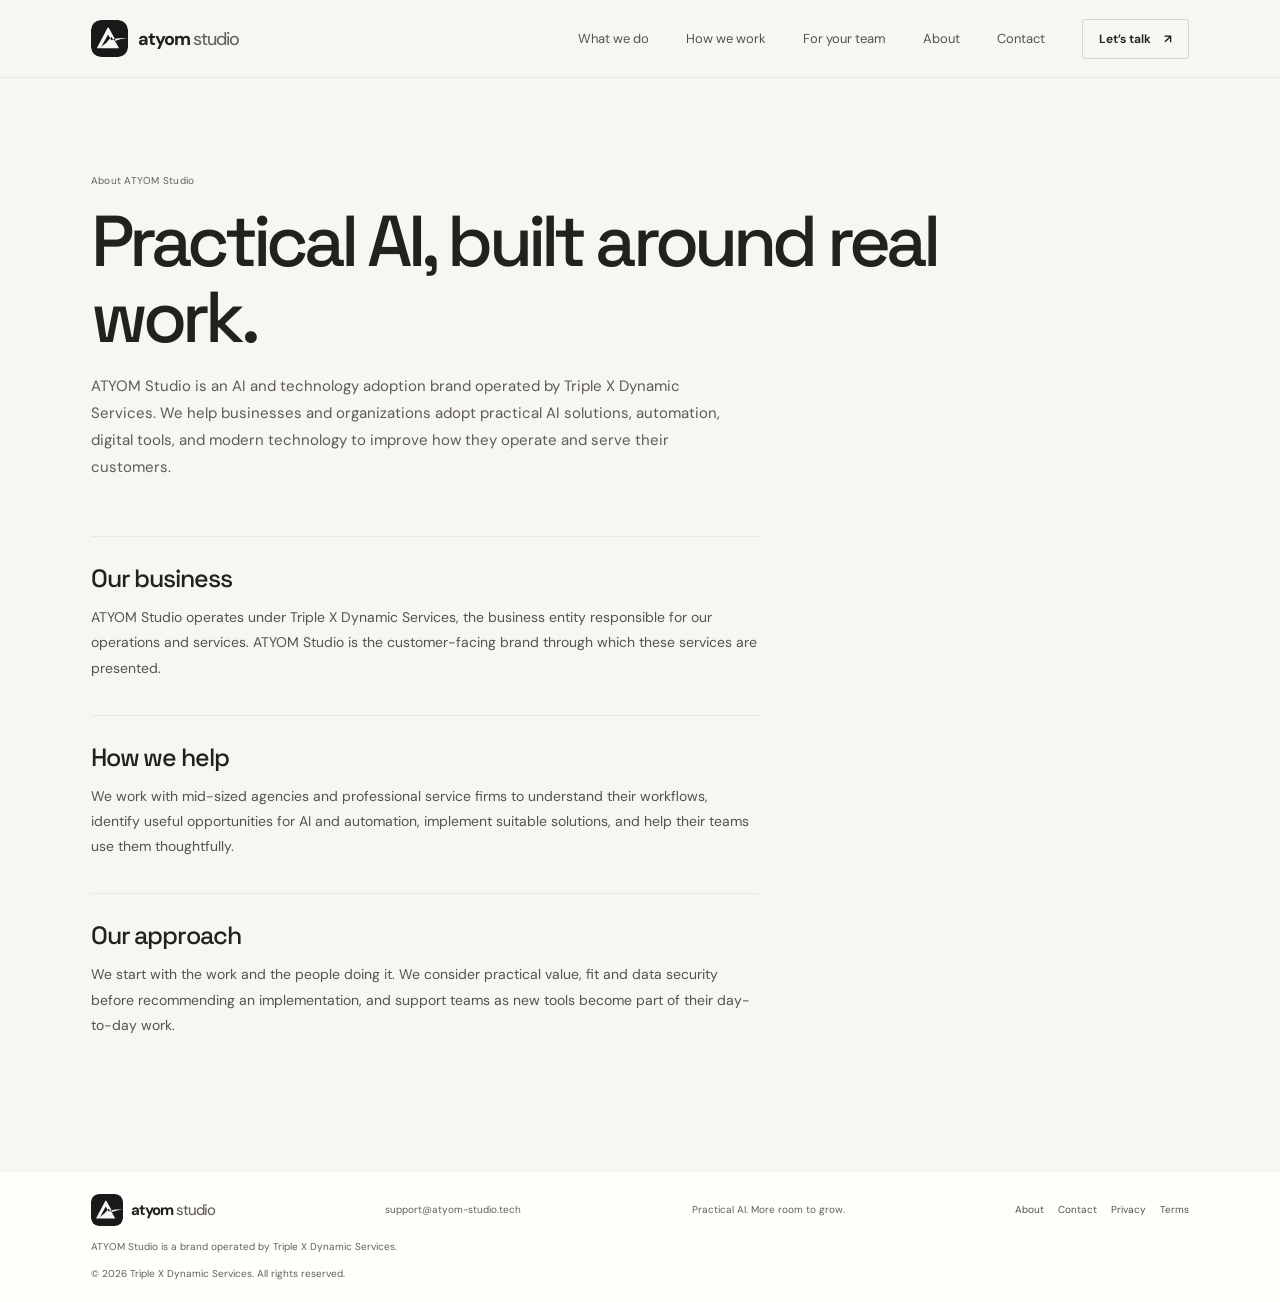
==== about.html @ d7d14a06 "Fix asset paths for GitHub Pages subpath (use relative paths)" ====
<!doctype html>
<html lang="en">
<head>
  <meta charset="UTF-8">
  <meta name="viewport" content="width=device-width, initial-scale=1">
  <meta name="theme-color" content="#f7f6f2">
  <meta name="description" content="Learn about ATYOM Studio, an AI and technology adoption brand operated by Triple X Dynamic Services.">
  <title>About ATYOM Studio — Practical AI implementation</title>
  <link rel="icon" type="image/svg+xml" href="/logo.svg">
  <link rel="preconnect" href="https://fonts.googleapis.com"><link rel="preconnect" href="https://fonts.gstatic.com" crossorigin>
  <link href="https://fonts.googleapis.com/css2?family=DM+Sans:wght@400;450;500;550;600;650;700;750;800&family=Space+Grotesk:wght@400;500;600;700&display=swap" rel="stylesheet">
  <link rel="stylesheet" href="/styles.css">
</head>
<body>
  <header class="topbar" id="top"><a class="brand" href="/" aria-label="ATYOM Studio home"><img src="/logo.svg" alt="" width="37" height="37"><span>atyom <span class="brand-light">studio</span></span></a><button class="menu-toggle" type="button" aria-label="Open navigation" aria-expanded="false" aria-controls="navigation"><span></span><span></span></button><nav class="navigation" id="navigation" aria-label="Main navigation"><a href="/#what-we-do">What we do</a><a href="/#how-we-work">How we work</a><a href="/#for-your-team">For your team</a><a href="/about.html" aria-current="page">About</a><a href="/contact.html">Contact</a><a class="nav-cta" href="mailto:support@atyom-studio.tech?subject=Let%E2%80%99s%20talk%20about%20AI%20for%20my%20business">Let’s talk <span aria-hidden="true">↗</span></a></nav></header>
  <main class="page-main"><div class="page-intro"><span class="section-kicker">About ATYOM Studio</span><h1>Practical AI, built around real work.</h1><p>ATYOM Studio is an AI and technology adoption brand operated by Triple X Dynamic Services. We help businesses and organizations adopt practical AI solutions, automation, digital tools, and modern technology to improve how they operate and serve their customers.</p></div><div class="page-content"><section><h2>Our business</h2><p>ATYOM Studio operates under Triple X Dynamic Services, the business entity responsible for our operations and services. ATYOM Studio is the customer-facing brand through which these services are presented.</p></section><section><h2>How we help</h2><p>We work with mid-sized agencies and professional service firms to understand their workflows, identify useful opportunities for AI and automation, implement suitable solutions, and help their teams use them thoughtfully.</p></section><section><h2>Our approach</h2><p>We start with the work and the people doing it. We consider practical value, fit and data security before recommending an implementation, and support teams as new tools become part of their day-to-day work.</p></section></div></main>
  <footer class="footer"><a class="brand footer-brand" href="/"><img src="/logo.svg" alt="" width="32" height="32"><span>atyom <span class="brand-light">studio</span></span></a><a class="footer-contact" href="mailto:support@atyom-studio.tech">support@atyom-studio.tech</a><span class="footer-note">Practical AI. More room to grow.</span><nav class="footer-links" aria-label="Legal and company information"><a href="/about.html">About</a><a href="/contact.html">Contact</a><a href="/privacy.html">Privacy</a><a href="/terms.html">Terms</a></nav><span class="footer-legal">ATYOM Studio is a brand operated by Triple X Dynamic Services.</span><span class="footer-copy">© <span id="year">2026</span> Triple X Dynamic Services. All rights reserved.</span></footer><script src="/script.js" defer></script>
</body>
</html>
---- styles.css ----
:root {
  color-scheme: light;
  --paper: #f7f6f2;
  --white: #fffefa;
  --ink: #21211e;
  --line: #e9e7df;
  --orange: #fc571b;
  --sans: "DM Sans", -apple-system, BlinkMacSystemFont, "Segoe UI", sans-serif;
  --display: "Space Grotesk", "DM Sans", -apple-system, BlinkMacSystemFont, "Segoe UI", sans-serif;
  --gutter: clamp(25px, 7.1vw, 108px);
  font-family: var(--sans);
  color: var(--ink);
  background: var(--paper);
  font-synthesis: none;
  text-rendering: optimizeLegibility;
  -webkit-font-smoothing: antialiased;
  -moz-osx-font-smoothing: grayscale;
  scroll-behavior: smooth;
}
* { box-sizing: border-box; }
body { margin: 0; min-width: 320px; }
a { color: inherit; text-decoration: none; }
a:focus-visible, button:focus-visible { outline: 3px solid var(--orange); outline-offset: 5px; }
.topbar { height: 78px; padding: 0 var(--gutter); display: flex; align-items: center; justify-content: space-between; border-bottom: 1px solid rgba(33,33,30,.075); position: relative; z-index: 3; }
.brand { display: inline-flex; align-items: center; gap: 10px; font-size: 18px; font-weight: 750; letter-spacing: -1px; }
.brand img { border-radius: 10px; }
.brand-light { font-weight: 450; color: #626057; }
.navigation { display: flex; align-items: center; gap: 37px; }
.navigation > a:not(.nav-cta) { font-size: 13px; color: #54534e; transition: color .2s; }
.navigation > a:not(.nav-cta):hover, .text-link:hover, .arrow-link:hover { color: var(--orange); }
.nav-cta { padding: 11px 16px; border: 1px solid #d6d4cc; border-radius: 3px; font-size: 12px; font-weight: 650; transition: background .2s, color .2s, border-color .2s; }
.nav-cta:hover { background: var(--ink); color: white; border-color: var(--ink); }
.nav-cta span { margin-left: 10px; }
.menu-toggle { display: none; }
.hero { min-height: 567px; display: grid; grid-template-columns: 1.08fr .92fr; align-items: center; gap: 4%; padding: 65px var(--gutter) 31px; position: relative; }
.hero-copy { padding: 7px 0 26px; max-width: 560px; }
.availability { display: inline-flex; align-items: center; gap: 9px; margin-bottom: 28px; padding: 8px 11px; background: #edede7; color: #55554f; border-radius: 3px; font-size: 11px; font-weight: 550; }
.availability-dot { width: 7px; height: 7px; background: #598756; border-radius: 50%; box-shadow: 0 0 0 3px #dce6d7; }
.hero h1 { font-family: var(--display); font-size: clamp(53px, 6.7vw, 88px); font-weight: 600; letter-spacing: -.087em; line-height: .99; margin: 0 0 25px; }
.headline-mark { position: relative; z-index: 0; }
.headline-mark:after { content: ""; height: 12px; position: absolute; bottom: 3px; left: 1px; right: -4px; background: var(--orange); z-index: -1; opacity: .9; }
.period { color: var(--orange); }
.hero-description { max-width: 400px; color: #5d5b54; font-size: 15px; line-height: 1.78; margin: 0; }
.hero-actions { display: flex; align-items: center; flex-wrap: wrap; gap: 21px; margin-top: 28px; }
.button { display: inline-flex; align-items: center; justify-content: center; gap: 20px; padding: 15px 19px; border-radius: 3px; font-size: 12px; font-weight: 600; transition: transform .2s ease, background .2s ease; }
.button:hover { transform: translateY(-2px); }
.button-dark { background: var(--ink); color: white; }
.button-dark:hover { background: var(--orange); }
.button > span { font-size: 15px; }
.text-link { font-size: 12px; font-weight: 600; transition: color .2s; }
.text-link span { margin-left: 6px; }
.hero-proof { display: flex; align-items: center; gap: 11px; margin-top: 36px; }
.proof-icon { width: 25px; height: 25px; border: 1px solid #dedbd2; border-radius: 50%; display: grid; place-items: center; flex-shrink: 0; }
.proof-icon svg { width: 14px; }
.hero-proof p { font-size: 11px; line-height: 1.65; font-weight: 600; margin: 0; }
.hero-proof p span { font-weight: 400; color: #626057; }
.hero-art { position: relative; padding: 26px 19px 15px; background: #f0efe9; border-radius: 4px; max-width: 590px; width: 100%; justify-self: end; overflow: hidden; }
.art-topline { position: absolute; z-index: 1; top: 18px; left: 23px; right: 22px; display: flex; justify-content: space-between; align-items: center; font-size: 8px; letter-spacing: 1.5px; color: #626057; font-weight: 600; }
.art-spark { color: var(--orange); font-size: 21px; }
.workflow { width: 100%; display: block; margin-top: 14px; overflow: visible; }
.node-title { font: 600 10px var(--sans); fill: #292924; }
.node-note { font: 400 8px var(--sans); fill: #626057; }
.fit-label { font: 600 9px var(--sans); letter-spacing: .7px; fill: #e25422; }
.fit-note { font: 400 8px var(--sans); fill: #626057; }
.footnote { font: 550 8px var(--sans); letter-spacing: .7px; fill: #626057; }
.route-line { animation: flow 2.8s linear infinite; }
@keyframes flow { to { stroke-dashoffset: -48; } }
.scroll-cue { grid-column: 1 / -1; display: flex; align-items: center; gap: 11px; margin-top: 5px; color: #626057; font-size: 10px; }
.scroll-cue-line { width: 24px; height: 1px; background: var(--orange); }
.section-kicker { font-size: 10px; color: #626057; letter-spacing: .025em; }
.proof-standard { display: flex; align-items: center; justify-content: space-between; gap: 32px; padding: 33px var(--gutter); background: var(--white); border-top: 1px solid var(--line); }
.proof-message > p { margin: 8px 0 0; font-family: var(--display); font-size: clamp(20px, 2.55vw, 31px); font-weight: 500; letter-spacing: -.05em; line-height: 1.25; }
.proof-points { display: flex; flex-wrap: wrap; justify-content: flex-end; gap: 8px; }
.proof-points span, .toolkit-tags span { padding: 9px 12px; border: 1px solid #d6d4cc; border-radius: 3px; color: #55534d; font-size: 10px; font-weight: 550; white-space: nowrap; }
.intro-section { display: grid; grid-template-columns: 1fr .67fr; gap: 8%; align-items: end; padding: 99px var(--gutter) 106px; background: var(--white); }
.intro-lead h2, .services-heading h2, .method-heading h2, .closing-cta h2 { font-family: var(--display); font-weight: 500; letter-spacing: -.067em; }
.intro-lead h2 { font-size: clamp(37px, 5vw, 63px); line-height: 1.12; max-width: 600px; margin: 17px 0 0; }
.intro-lead h2 span { color: #88867e; }
.intro-body { padding: 0 0 5px; }
.intro-body > p { color: #5d5b54; font-size: 14px; line-height: 1.86; margin: 0 0 18px; max-width: 375px; }
.arrow-link { font-size: 11px; font-weight: 650; transition: color .2s; }
.arrow-link span { margin-left: 9px; color: var(--orange); }
.services { padding: 88px var(--gutter) 98px; }
.services-heading { display: flex; align-items: end; justify-content: space-between; padding-bottom: 28px; border-bottom: 1px solid var(--line); }
.services-heading h2 { font-size: clamp(39px, 5.1vw, 64px); margin: 14px 0 0; }
.services-heading > p { max-width: 235px; margin: 0 0 7px; color: #626057; font-size: 12px; line-height: 1.7; }
.service-grid { display: grid; grid-template-columns: repeat(4, 1fr); }
.service-item { position: relative; padding: 26px 21px 15px 0; border-bottom: 1px solid var(--line); min-height: 213px; }
.service-item + .service-item { padding-left: 21px; border-left: 1px solid var(--line); }
.service-index { display: inline-flex; width: 23px; height: 23px; align-items: center; justify-content: center; background: #f0eee7; color: #626057; border-radius: 50%; font-size: 9px; font-weight: 650; }
.service-item h3 { font-family: var(--display); font-size: 17px; font-weight: 550; line-height: 1.3; letter-spacing: -.045em; margin: 20px 0 9px; max-width: 190px; min-height: 44px; }
.service-item p { max-width: 240px; margin: 0 0 26px; font-size: 11px; color: #626057; line-height: 1.76; }
.service-link { position: absolute; bottom: 13px; right: 14px; color: #be4015; font-size: 15px; transition: transform .2s; }
.service-link:hover { transform: translate(2px, -2px); }
.toolkit { display: flex; align-items: center; flex-wrap: wrap; gap: 14px 24px; margin-top: 22px; padding-top: 0; border-top: 0; }
.toolkit-label { color: #626057; font-size: 10px; font-weight: 650; }
.toolkit-tags { display: flex; flex-wrap: wrap; gap: 8px; }
.toolkit-tags span { background: var(--white); }
.method { display: grid; grid-template-columns: .82fr 1fr; gap: 10%; padding: 95px var(--gutter) 102px; background: #eeede7; }
.method-heading h2 { font-size: clamp(37px, 4.6vw, 58px); line-height: 1.12; margin: 20px 0 15px; }
.method-heading h2 span { color: #89877f; }
.method-heading > p { max-width: 315px; color: #626057; font-size: 13px; line-height: 1.8; }
.method-list { padding-top: 3px; }
.method-step { display: grid; grid-template-columns: 37px 1fr auto; align-items: start; gap: 13px; padding: 20px 0; border-bottom: 1px solid #dcdbd3; }
.method-step:first-child { border-top: 1px solid #dcdbd3; }
.step-symbol { width: 31px; height: 31px; display: grid; place-items: center; border-radius: 50%; color: #df511e; background: #f8f6ef; }
.step-symbol svg { width: 18px; height: 18px; }
.method-step h3 { font-family: var(--display); font-size: 14px; font-weight: 550; letter-spacing: -.025em; margin: 2px 0 6px; }
.method-step p { max-width: 290px; margin: 0; color: #626057; font-size: 11px; line-height: 1.75; }
.method-tail { padding-top: 7px; color: #626057; font-size: 9px; }
.closing-cta { display: grid; grid-template-columns: 56px 1fr auto; align-items: center; gap: 20px; padding: 44px var(--gutter); background: var(--ink); color: #fff; }
.cta-graphic { width: 53px; height: 53px; display: grid; place-items: center; border: 1px solid rgba(255,255,255,.36); border-radius: 4px; }
.cta-graphic img { width: 34px; height: 34px; border-radius: 9px; }
.closing-cta .section-kicker { color: #fff; }
.closing-cta h2 { font-size: clamp(27px, 3.2vw, 38px); margin: 5px 0 4px; line-height: 1.2; }
.closing-cta p { margin: 0; color: #e9e8e2; font-size: 11px; line-height: 1.6; }
.button-light { background: var(--white); color: var(--ink); }
.button-light:hover { background: var(--ink); color: white; }
.footer { display: flex; align-items: center; flex-wrap: wrap; justify-content: space-between; gap: 14px 20px; padding: 22px var(--gutter); background: var(--white); }
.footer-brand { font-size: 15px; gap: 8px; }
.footer-brand img { border-radius: 8px; }
.footer-contact { color: #626057; font-size: 10px; transition: color .2s; }
.footer-contact:hover { color: #be4015; }
.footer-note, .footer-copy { font-size: 10px; color: #626057; }
.footer-copy { text-align: right; }
.footer-links { display: flex; flex-wrap: wrap; gap: 14px; font-size: 10px; color: #54534e; }
.footer-links a:hover { color: #be4015; }
.footer-legal { flex-basis: 100%; font-size: 10px; color: #626057; }
.page-main { min-height: 62vh; }
.page-intro { padding: 90px var(--gutter) 45px; max-width: 1040px; }
.page-intro h1 { max-width: 850px; margin: 15px 0 18px; font: 500 clamp(42px, 6vw, 72px)/1.05 var(--display); letter-spacing: -.067em; }
.page-intro > p { max-width: 650px; margin: 0; color: #5d5b54; font-size: 15px; line-height: 1.8; }
.page-content { max-width: 850px; padding: 10px var(--gutter) 100px; }
.page-content section { padding: 26px 0; border-top: 1px solid var(--line); }
.page-content h2 { margin: 0 0 12px; font: 500 25px/1.2 var(--display); letter-spacing: -.045em; }
.page-content p, .page-content li { color: #55534d; font-size: 14px; line-height: 1.8; }
.page-content p { margin: 8px 0; }
.page-content ul { padding-left: 21px; }
.page-content a { text-decoration: underline; text-underline-offset: 3px; }
.contact-card { display: grid; gap: 14px; padding: 23px; background: #eeede7; border-radius: 4px; }
.contact-card p { margin: 0; }
.contact-card strong { color: var(--ink); }
.menu-toggle { align-items: center; justify-content: center; gap: 5px; width: 38px; height: 38px; border: 1px solid var(--line); border-radius: 3px; background: none; }
.menu-toggle span { display: block; width: 16px; height: 1.5px; background: var(--ink); }
@media (min-width: 1500px) {
  .hero { min-height: 640px; }
  .hero-art { max-width: 660px; }
  .services, .method, .intro-section { padding-left: max(var(--gutter), calc((100vw - 1320px)/2)); padding-right: max(var(--gutter), calc((100vw - 1320px)/2)); }
}
@media (max-width: 860px) {
  .proof-standard { align-items: flex-start; flex-direction: column; gap: 18px; }
  .proof-points { justify-content: flex-start; }
}
@media (max-width: 950px) {
  :root { --gutter: 5vw; }
  .hero { gap: 3%; grid-template-columns: 1.08fr .92fr; }
  .hero h1 { font-size: clamp(49px, 6.7vw, 74px); }
  .hero-art { padding-left: 10px; padding-right: 10px; }
  .workflow { margin-top: 22px; }
  .service-item { padding-right: 12px; }
  .service-item + .service-item { padding-left: 14px; }
  .method { gap: 6%; }
  .navigation { gap: 23px; }
}
@media (max-width: 700px) {
  .topbar { height: 68px; }
  .menu-toggle { display: flex; flex-direction: column; }
  .navigation { position: absolute; top: 67px; left: 0; right: 0; padding: 14px var(--gutter) 20px; background: var(--paper); border-bottom: 1px solid var(--line); display: flex; flex-direction: column; align-items: stretch; gap: 0; visibility: hidden; opacity: 0; transform: translateY(-7px); transition: opacity .18s, transform .18s, visibility .18s; }
  .navigation.is-open { visibility: visible; opacity: 1; transform: translateY(0); }
  .navigation > a:not(.nav-cta) { padding: 13px 0; border-bottom: 1px solid var(--line); font-size: 14px; }
  .nav-cta { margin-top: 13px; text-align: center; }
  .hero { grid-template-columns: 1fr; gap: 19px; padding-top: 46px; padding-bottom: 23px; }
  .hero-copy { padding-bottom: 0; }
  .availability { margin-bottom: 23px; }
  .hero h1 { font-size: clamp(58px, 13vw, 84px); margin-bottom: 20px; }
  .hero-description { font-size: 14px; max-width: 430px; }
  .hero-actions { gap: 16px; margin-top: 22px; }
  .hero-proof { margin-top: 25px; }
  .hero-art { justify-self: stretch; max-width: none; padding: 23px 14px 9px; }
  .workflow { margin-top: 18px; max-height: 340px; }
  .art-topline { top: 12px; left: 16px; right: 15px; }
  .scroll-cue { margin: 6px 0 0; }
  .intro-section { grid-template-columns: 1fr; gap: 22px; padding-top: 66px; padding-bottom: 67px; }
  .intro-lead h2 { max-width: 530px; font-size: clamp(38px, 9vw, 57px); }
  .intro-body > p { max-width: 500px; }
  .services { padding-top: 66px; padding-bottom: 69px; }
  .services-heading { align-items: start; flex-direction: column; gap: 10px; padding-bottom: 19px; }
  .services-heading h2 { font-size: clamp(41px, 10vw, 57px); }
  .services-heading > p { max-width: 300px; }
  .service-grid { grid-template-columns: repeat(2, 1fr); }
  .service-item { min-height: 203px; padding: 20px 15px 14px 0; }
  .service-item + .service-item { padding-left: 14px; }
  .service-item:nth-child(3) { padding-left: 0; border-left: 0; }
  .service-item:nth-child(3), .service-item:nth-child(4) { border-bottom: 0; }
  .service-item h3 { font-size: 16px; margin-top: 15px; }
  .service-item p { font-size: 10.5px; }
  .method { grid-template-columns: 1fr; gap: 22px; padding-top: 68px; padding-bottom: 69px; }
  .method-heading h2 { font-size: clamp(41px, 9.5vw, 58px); margin-top: 14px; }
  .method-heading > p { max-width: 410px; }
  .closing-cta { grid-template-columns: 44px 1fr; gap: 12px; padding-top: 30px; padding-bottom: 30px; }
  .cta-graphic { width: 42px; height: 42px; }
  .cta-graphic img { width: 29px; height: 29px; }
  .closing-cta h2 { font-size: 27px; }
  .closing-cta p { font-size: 10px; }
  .button-light { grid-column: 2; justify-self: start; margin-top: 6px; }
  .footer { align-items: flex-start; }
  .footer-contact { order: 2; width: 100%; }
  .footer-note { order: 3; width: 100%; margin-top: -9px; }
  .footer-copy { margin-left: auto; }
  .footer-links { order: 4; width: 100%; }
  .footer-legal { order: 5; }
}
@media (max-width: 380px) {
  :root { --gutter: 20px; }
  .hero h1 { font-size: 55px; }
  .hero-actions { align-items: flex-start; flex-direction: column; }
  .workflow { min-height: 210px; }
  .service-item h3 { font-size: 15px; }
  .method-step { grid-template-columns: 30px 1fr auto; gap: 9px; }
  .method-tail { font-size: 8px; }
}
@media (prefers-reduced-motion: reduce) {
  *, *::before, *::after { scroll-behavior: auto !important; animation-duration: .01ms !important; animation-iteration-count: 1 !important; transition-duration: .01ms !important; }
}
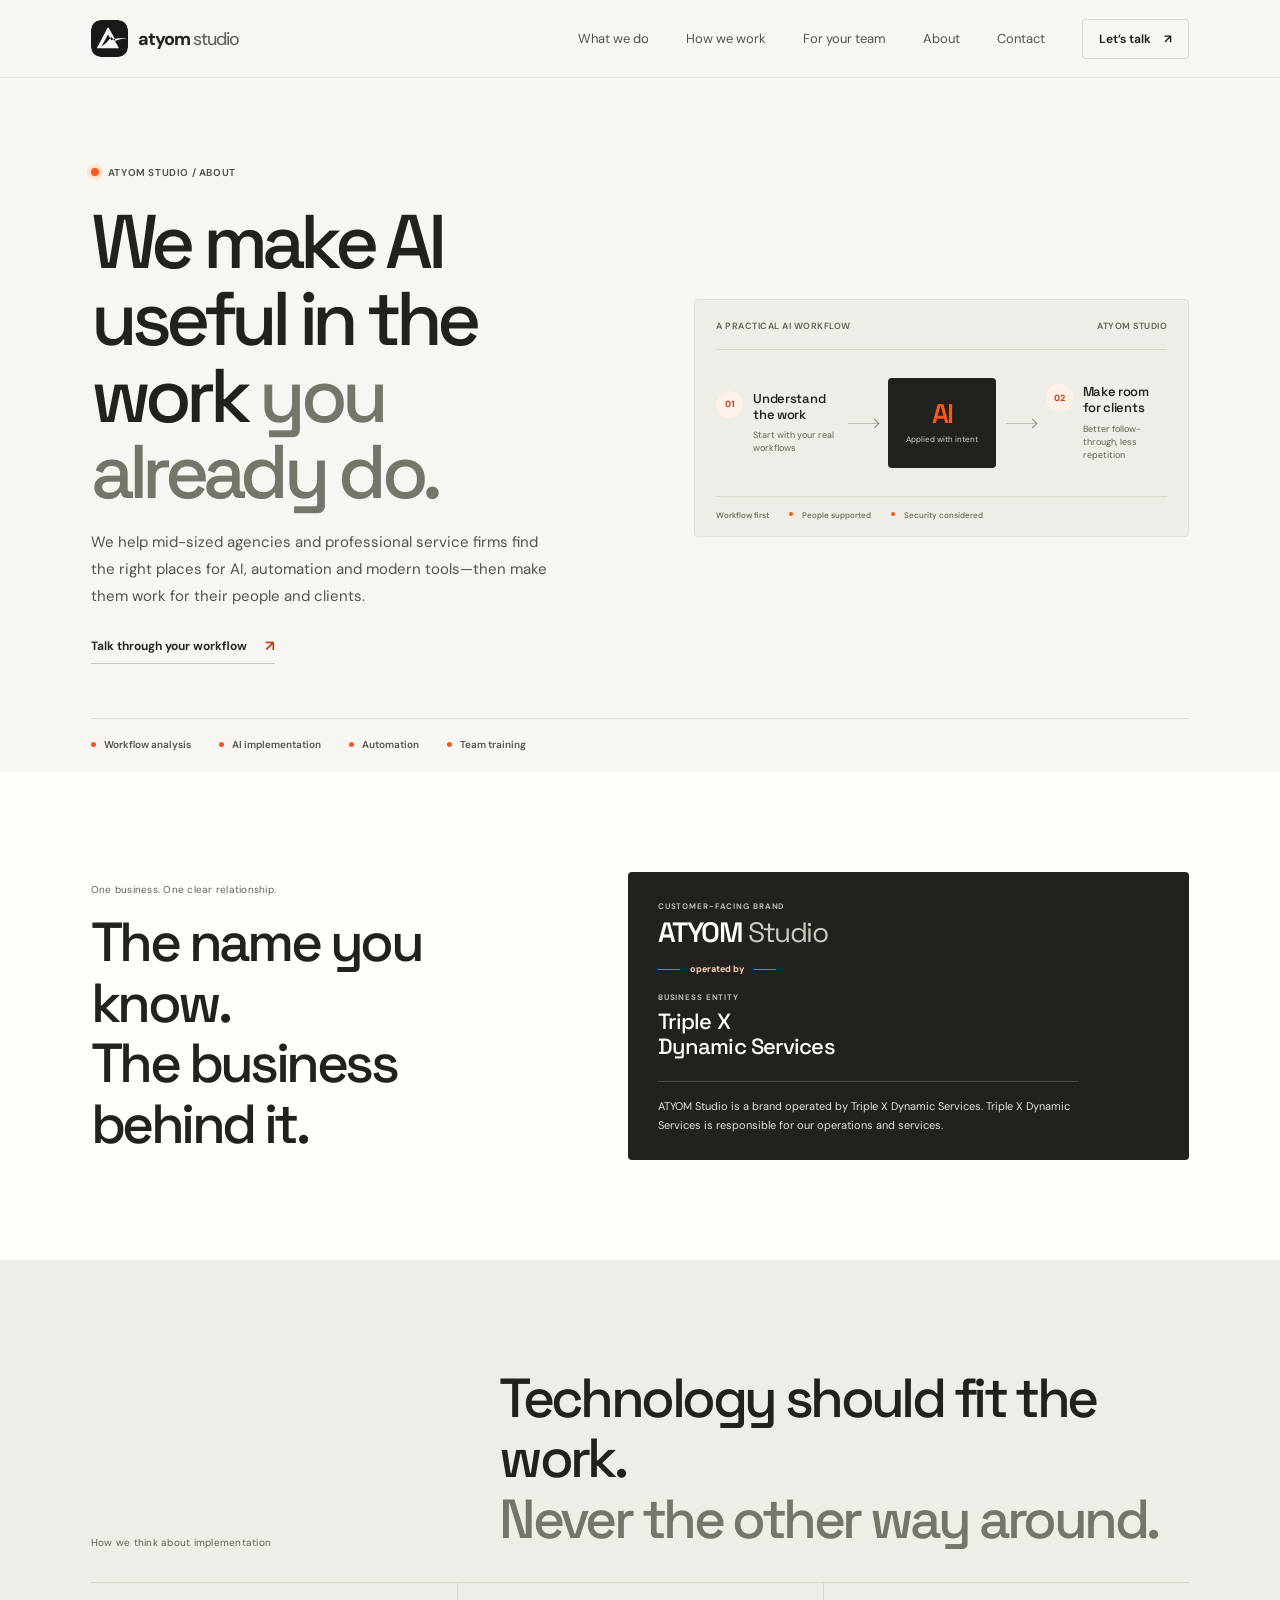
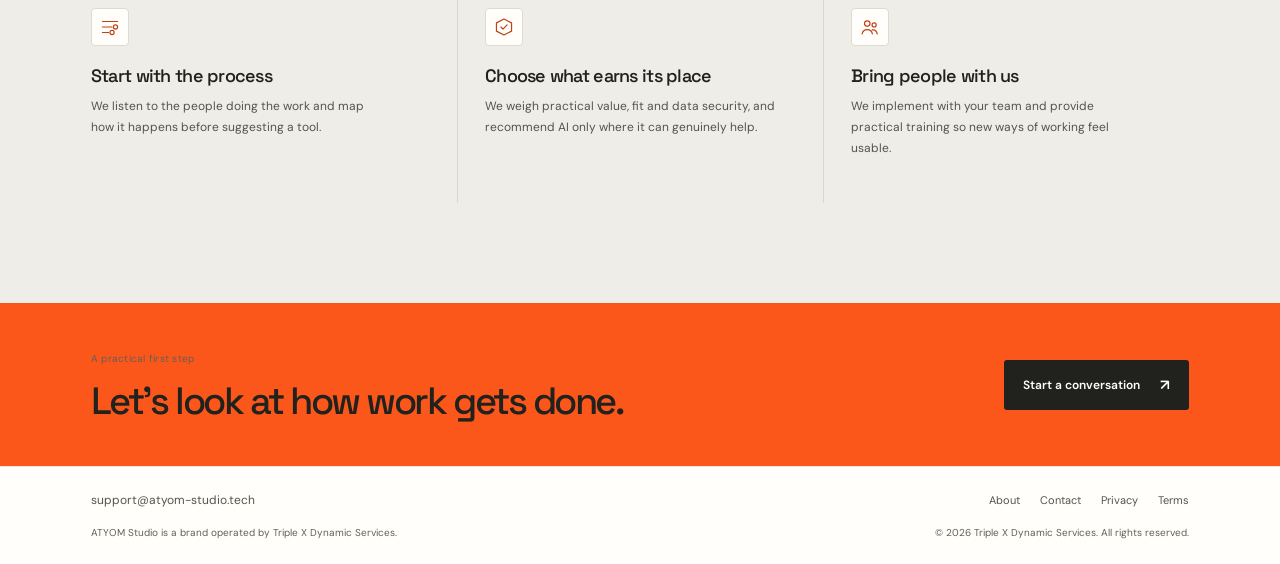
==== commit af7545e9: "Redesign About page with AI workflow visual; style updates across pages" ====
--- a/about.html
+++ b/about.html
@@ -6,14 +6,51 @@
   <meta name="theme-color" content="#f7f6f2">
   <meta name="description" content="Learn about ATYOM Studio, an AI and technology adoption brand operated by Triple X Dynamic Services.">
   <title>About ATYOM Studio — Practical AI implementation</title>
-  <link rel="icon" type="image/svg+xml" href="/logo.svg">
+  <link rel="icon" type="image/svg+xml" href="logo.svg">
   <link rel="preconnect" href="https://fonts.googleapis.com"><link rel="preconnect" href="https://fonts.gstatic.com" crossorigin>
   <link href="https://fonts.googleapis.com/css2?family=DM+Sans:wght@400;450;500;550;600;650;700;750;800&family=Space+Grotesk:wght@400;500;600;700&display=swap" rel="stylesheet">
-  <link rel="stylesheet" href="/styles.css">
+  <link rel="stylesheet" href="styles.css">
 </head>
 <body>
-  <header class="topbar" id="top"><a class="brand" href="/" aria-label="ATYOM Studio home"><img src="/logo.svg" alt="" width="37" height="37"><span>atyom <span class="brand-light">studio</span></span></a><button class="menu-toggle" type="button" aria-label="Open navigation" aria-expanded="false" aria-controls="navigation"><span></span><span></span></button><nav class="navigation" id="navigation" aria-label="Main navigation"><a href="/#what-we-do">What we do</a><a href="/#how-we-work">How we work</a><a href="/#for-your-team">For your team</a><a href="/about.html" aria-current="page">About</a><a href="/contact.html">Contact</a><a class="nav-cta" href="mailto:support@atyom-studio.tech?subject=Let%E2%80%99s%20talk%20about%20AI%20for%20my%20business">Let’s talk <span aria-hidden="true">↗</span></a></nav></header>
-  <main class="page-main"><div class="page-intro"><span class="section-kicker">About ATYOM Studio</span><h1>Practical AI, built around real work.</h1><p>ATYOM Studio is an AI and technology adoption brand operated by Triple X Dynamic Services. We help businesses and organizations adopt practical AI solutions, automation, digital tools, and modern technology to improve how they operate and serve their customers.</p></div><div class="page-content"><section><h2>Our business</h2><p>ATYOM Studio operates under Triple X Dynamic Services, the business entity responsible for our operations and services. ATYOM Studio is the customer-facing brand through which these services are presented.</p></section><section><h2>How we help</h2><p>We work with mid-sized agencies and professional service firms to understand their workflows, identify useful opportunities for AI and automation, implement suitable solutions, and help their teams use them thoughtfully.</p></section><section><h2>Our approach</h2><p>We start with the work and the people doing it. We consider practical value, fit and data security before recommending an implementation, and support teams as new tools become part of their day-to-day work.</p></section></div></main>
-  <footer class="footer"><a class="brand footer-brand" href="/"><img src="/logo.svg" alt="" width="32" height="32"><span>atyom <span class="brand-light">studio</span></span></a><a class="footer-contact" href="mailto:support@atyom-studio.tech">support@atyom-studio.tech</a><span class="footer-note">Practical AI. More room to grow.</span><nav class="footer-links" aria-label="Legal and company information"><a href="/about.html">About</a><a href="/contact.html">Contact</a><a href="/privacy.html">Privacy</a><a href="/terms.html">Terms</a></nav><span class="footer-legal">ATYOM Studio is a brand operated by Triple X Dynamic Services.</span><span class="footer-copy">© <span id="year">2026</span> Triple X Dynamic Services. All rights reserved.</span></footer><script src="/script.js" defer></script>
+  <header class="topbar" id="top"><a class="brand" href="./" aria-label="ATYOM Studio home"><img src="logo.svg" alt="" width="37" height="37"><span>atyom <span class="brand-light">studio</span></span></a><button class="menu-toggle" type="button" aria-label="Open navigation" aria-expanded="false" aria-controls="navigation"><span></span><span></span></button><nav class="navigation" id="navigation" aria-label="Main navigation"><a href="index.html#what-we-do">What we do</a><a href="index.html#how-we-work">How we work</a><a href="index.html#for-your-team">For your team</a><a href="about.html" aria-current="page">About</a><a href="contact.html">Contact</a><a class="nav-cta" href="mailto:support@atyom-studio.tech?subject=Let%E2%80%99s%20talk%20about%20AI%20for%20my%20business">Let’s talk <span aria-hidden="true">↗</span></a></nav></header>
+  <main class="about-page">
+    <section class="about-hero" aria-labelledby="about-title">
+      <div class="about-hero-copy">
+        <span class="about-eyebrow"><span></span> ATYOM STUDIO / ABOUT</span>
+        <h1 id="about-title">We make AI useful in the work <em>you already do.</em></h1>
+        <p>We help mid-sized agencies and professional service firms find the right places for AI, automation and modern tools—then make them work for their people and clients.</p>
+        <a class="about-hero-link" href="mailto:support@atyom-studio.tech?subject=Talk%20with%20ATYOM%20Studio">Talk through your workflow <span aria-hidden="true">↗</span></a>
+      </div>
+      <div class="workflow-visual" role="img" aria-label="A simple workflow: understand how the team works, apply AI where useful, and create more time for clients">
+        <div class="workflow-visual-head"><span>A PRACTICAL AI WORKFLOW</span><span>ATYOM STUDIO</span></div>
+        <div class="workflow-flow">
+          <div class="flow-stage"><span class="flow-index">01</span><div><strong>Understand the work</strong><small>Start with your real workflows</small></div></div>
+          <span class="flow-connector" aria-hidden="true"></span>
+          <div class="flow-engine"><span>AI</span><small>Applied with intent</small></div>
+          <span class="flow-connector" aria-hidden="true"></span>
+          <div class="flow-stage flow-outcome"><span class="flow-index">02</span><div><strong>Make room for clients</strong><small>Better follow-through, less repetition</small></div></div>
+        </div>
+        <div class="workflow-visual-foot"><span>Workflow first</span><span>People supported</span><span>Security considered</span></div>
+      </div>
+      <div class="about-capabilities" aria-label="What we do"><span>Workflow analysis</span><span>AI implementation</span><span>Automation</span><span>Team training</span></div>
+    </section>
+
+    <section class="about-identity" aria-labelledby="identity-title">
+      <div class="identity-heading"><span class="section-kicker">One business. One clear relationship.</span><h2 id="identity-title">The name you know.<br>The business behind it.</h2></div>
+      <div class="identity-card"><div class="identity-brand"><span class="identity-label">CUSTOMER-FACING BRAND</span><strong>ATYOM <span>Studio</span></strong></div><div class="identity-link" aria-hidden="true"><span></span><b>operated by</b><span></span></div><div class="identity-operator"><span class="identity-label">BUSINESS ENTITY</span><strong>Triple X<br>Dynamic Services</strong></div><p>ATYOM Studio is a brand operated by Triple X Dynamic Services. Triple X Dynamic Services is responsible for our operations and services.</p></div>
+    </section>
+
+    <section class="about-approach" aria-labelledby="approach-title">
+      <div class="approach-heading"><span class="section-kicker">How we think about implementation</span><h2 id="approach-title">Technology should fit the work.<br><span>Never the other way around.</span></h2></div>
+      <div class="approach-grid">
+        <article class="approach-item"><span class="approach-symbol" aria-hidden="true"><svg viewBox="0 0 32 32" fill="none"><path d="M5 8h22M5 16h14M5 24h9" stroke="currentColor" stroke-width="1.7" stroke-linecap="round"/><circle cx="24" cy="16" r="3" stroke="currentColor" stroke-width="1.7"/><circle cx="19" cy="24" r="3" stroke="currentColor" stroke-width="1.7"/></svg></span><h3>Start with the process</h3><p>We listen to the people doing the work and map how it happens before suggesting a tool.</p></article>
+        <article class="approach-item"><span class="approach-symbol" aria-hidden="true"><svg viewBox="0 0 32 32" fill="none"><path d="M16 4.5 27 10v12L16 27.5 5 22V10l11-5.5Z" stroke="currentColor" stroke-width="1.7" stroke-linejoin="round"/><path d="m11.5 16 3 3 6-6" stroke="currentColor" stroke-width="1.7" stroke-linecap="round" stroke-linejoin="round"/></svg></span><h3>Choose what earns its place</h3><p>We weigh practical value, fit and data security, and recommend AI only where it can genuinely help.</p></article>
+        <article class="approach-item"><span class="approach-symbol" aria-hidden="true"><svg viewBox="0 0 32 32" fill="none"><circle cx="12" cy="11" r="4" stroke="currentColor" stroke-width="1.7"/><circle cx="22" cy="13" r="3" stroke="currentColor" stroke-width="1.7"/><path d="M4.5 26c.7-4.1 3.2-6.3 7.5-6.3s6.8 2.2 7.5 6.3m-.3-5.8c3.9-.5 6.5 1.5 7.3 5.8" stroke="currentColor" stroke-width="1.7" stroke-linecap="round"/></svg></span><h3>Bring people with us</h3><p>We implement with your team and provide practical training so new ways of working feel usable.</p></article>
+      </div>
+    </section>
+
+    <section class="about-contact"><div><span class="section-kicker">A practical first step</span><h2>Let’s look at how work gets done.</h2></div><a class="button button-dark" href="mailto:support@atyom-studio.tech?subject=Talk%20with%20ATYOM%20Studio">Start a conversation <span aria-hidden="true">↗</span></a></section>
+  </main>
+  <footer class="footer"><a class="footer-contact" href="mailto:support@atyom-studio.tech">support@atyom-studio.tech</a><nav class="footer-links" aria-label="Legal and company information"><a href="about.html">About</a><a href="contact.html">Contact</a><a href="privacy.html">Privacy</a><a href="terms.html">Terms</a></nav><p class="footer-legal">ATYOM Studio is a brand operated by Triple X Dynamic Services.</p><p class="footer-copy">© <span id="year">2026</span> Triple X Dynamic Services. All rights reserved.</p></footer><script src="script.js" defer></script>
 </body>
 </html>
--- a/styles.css
+++ b/styles.css
@@ -108,24 +108,22 @@
 .method-step h3 { font-family: var(--display); font-size: 14px; font-weight: 550; letter-spacing: -.025em; margin: 2px 0 6px; }
 .method-step p { max-width: 290px; margin: 0; color: #626057; font-size: 11px; line-height: 1.75; }
 .method-tail { padding-top: 7px; color: #626057; font-size: 9px; }
-.closing-cta { display: grid; grid-template-columns: 56px 1fr auto; align-items: center; gap: 20px; padding: 44px var(--gutter); background: var(--ink); color: #fff; }
-.cta-graphic { width: 53px; height: 53px; display: grid; place-items: center; border: 1px solid rgba(255,255,255,.36); border-radius: 4px; }
+.closing-cta { display: grid; grid-template-columns: 56px 1fr auto; align-items: center; gap: 20px; padding: 44px var(--gutter); background: var(--orange); color: var(--ink); }
+.cta-graphic { width: 53px; height: 53px; display: grid; place-items: center; border: 1px solid rgba(33,33,30,.35); border-radius: 4px; }
 .cta-graphic img { width: 34px; height: 34px; border-radius: 9px; }
-.closing-cta .section-kicker { color: #fff; }
+.closing-cta .section-kicker { color: var(--ink); }
 .closing-cta h2 { font-size: clamp(27px, 3.2vw, 38px); margin: 5px 0 4px; line-height: 1.2; }
-.closing-cta p { margin: 0; color: #e9e8e2; font-size: 11px; line-height: 1.6; }
+.closing-cta p { margin: 0; color: #292924; font-size: 11px; line-height: 1.6; }
 .button-light { background: var(--white); color: var(--ink); }
 .button-light:hover { background: var(--ink); color: white; }
-.footer { display: flex; align-items: center; flex-wrap: wrap; justify-content: space-between; gap: 14px 20px; padding: 22px var(--gutter); background: var(--white); }
-.footer-brand { font-size: 15px; gap: 8px; }
-.footer-brand img { border-radius: 8px; }
-.footer-contact { color: #626057; font-size: 10px; transition: color .2s; }
+.footer { display: grid; grid-template-columns: 1fr auto; grid-template-areas: "contact links" "legal copy"; align-items: center; gap: 18px 28px; padding: 25px var(--gutter); background: var(--white); border-top: 1px solid var(--line); }
+.footer-contact { grid-area: contact; width: fit-content; color: #55534d; font-size: 12px; transition: color .2s; }
 .footer-contact:hover { color: #be4015; }
-.footer-note, .footer-copy { font-size: 10px; color: #626057; }
-.footer-copy { text-align: right; }
-.footer-links { display: flex; flex-wrap: wrap; gap: 14px; font-size: 10px; color: #54534e; }
+.footer-links { grid-area: links; display: flex; flex-wrap: wrap; justify-content: flex-end; gap: 20px; font-size: 11px; color: #54534e; }
 .footer-links a:hover { color: #be4015; }
-.footer-legal { flex-basis: 100%; font-size: 10px; color: #626057; }
+.footer-legal, .footer-copy { margin: 0; font-size: 10px; color: #626057; }
+.footer-legal { grid-area: legal; }
+.footer-copy { grid-area: copy; text-align: right; }
 .page-main { min-height: 62vh; }
 .page-intro { padding: 90px var(--gutter) 45px; max-width: 1040px; }
 .page-intro h1 { max-width: 850px; margin: 15px 0 18px; font: 500 clamp(42px, 6vw, 72px)/1.05 var(--display); letter-spacing: -.067em; }
@@ -137,6 +135,59 @@
 .page-content p { margin: 8px 0; }
 .page-content ul { padding-left: 21px; }
 .page-content a { text-decoration: underline; text-underline-offset: 3px; }
+.about-page { overflow: hidden; }
+.about-hero { display: grid; grid-template-columns: minmax(0, 1fr) minmax(420px, .92fr); gap: 34px 6%; align-items: center; padding: 74px var(--gutter) 0; background: var(--paper); }
+.about-hero-copy { max-width: 600px; padding: 8px 0 20px; }
+.about-eyebrow { display: inline-flex; align-items: center; gap: 9px; color: #55534d; font-size: 10px; font-weight: 650; letter-spacing: .06em; }
+.about-eyebrow > span { width: 8px; height: 8px; border-radius: 50%; background: var(--orange); box-shadow: 0 0 0 4px #ffe3d7; }
+.about-hero h1 { max-width: 610px; margin: 23px 0 18px; font: 500 clamp(48px, 6vw, 76px)/1.01 var(--display); letter-spacing: -.075em; }
+.about-hero h1 em { color: #77746c; font-style: normal; }
+.about-hero-copy > p { max-width: 460px; margin: 0; color: #55534d; font-size: 15px; line-height: 1.8; }
+.about-hero-link { display: inline-flex; align-items: center; gap: 18px; margin-top: 26px; padding-bottom: 7px; border-bottom: 1px solid #c8c5bc; font-size: 12px; font-weight: 650; }
+.about-hero-link span { color: #be4015; font-size: 15px; }
+.workflow-visual { width: 100%; max-width: 600px; justify-self: end; padding: 20px 21px 16px; background: #eeede7; border: 1px solid #e1dfd6; border-radius: 4px; }
+.workflow-visual-head, .workflow-visual-foot { display: flex; align-items: center; justify-content: space-between; gap: 14px; color: #626057; font-size: 9px; font-weight: 600; }
+.workflow-visual-head { padding-bottom: 17px; border-bottom: 1px solid #d9d7ce; letter-spacing: .055em; }
+.workflow-flow { display: grid; grid-template-columns: minmax(0, 1fr) 30px 108px 30px minmax(0, 1fr); align-items: center; gap: 10px; padding: 28px 0; }
+.flow-stage { display: flex; align-items: flex-start; gap: 10px; min-width: 0; }
+.flow-index { flex: 0 0 27px; display: grid; place-items: center; width: 27px; height: 27px; color: #be4015; background: #fff0e9; border-radius: 50%; font-size: 9px; font-weight: 700; }
+.flow-stage strong { display: block; color: var(--ink); font: 550 13px/1.25 var(--display); letter-spacing: -.025em; }
+.flow-stage small, .flow-engine small { display: block; margin-top: 6px; color: #626057; font-size: 9px; line-height: 1.45; }
+.flow-connector { position: relative; height: 1px; background: #c3beb3; }
+.flow-connector:after { content: ""; position: absolute; right: 0; top: -3px; width: 6px; height: 6px; border-top: 1px solid #8a877e; border-right: 1px solid #8a877e; transform: rotate(45deg); }
+.flow-engine { display: grid; place-items: center; align-content: center; min-height: 90px; padding: 12px 7px; color: #fffefa; background: var(--ink); border-radius: 4px; text-align: center; }
+.flow-engine > span { color: var(--orange); font: 600 27px/1 var(--display); letter-spacing: -.07em; }
+.flow-engine small { margin-top: 7px; color: #d5d3cb; font-size: 8px; }
+.workflow-visual-foot { justify-content: flex-start; gap: 20px; padding-top: 13px; border-top: 1px solid #d9d7ce; font-size: 8px; font-weight: 500; }
+.workflow-visual-foot span + span:before { content: ""; display: inline-block; width: 4px; height: 4px; margin: 0 9px 2px 0; background: var(--orange); border-radius: 50%; }
+.about-capabilities { grid-column: 1 / -1; display: flex; flex-wrap: wrap; gap: 11px 28px; padding: 19px 0 21px; border-top: 1px solid #e1dfd6; color: #55534d; font-size: 10px; font-weight: 600; }
+.about-capabilities span { display: inline-flex; align-items: center; gap: 8px; }
+.about-capabilities span:before { content: ""; width: 5px; height: 5px; border-radius: 50%; background: var(--orange); }
+.about-identity { display: grid; grid-template-columns: .8fr 1fr; gap: 8%; align-items: center; padding: 100px var(--gutter); background: var(--white); }
+.identity-heading h2, .approach-heading h2, .about-contact h2 { margin: 14px 0 0; font: 500 clamp(34px, 4.4vw, 55px)/1.1 var(--display); letter-spacing: -.065em; }
+.identity-card { position: relative; padding: 29px 30px 25px; color: #fffefa; background: var(--ink); border-radius: 4px; }
+.identity-brand, .identity-operator { display: flex; flex-direction: column; gap: 7px; }
+.identity-label { color: #c2c0b8; font-size: 8px; font-weight: 650; letter-spacing: .11em; }
+.identity-brand strong { font: 600 28px/1 var(--display); letter-spacing: -.055em; }
+.identity-brand strong span { color: #ccc9c0; font-weight: 400; }
+.identity-link { display: flex; align-items: center; gap: 10px; margin: 17px 0; color: #ffd0bd; font-size: 9px; }
+.identity-link span { width: 22px; height: 1px; background: var(--orange); }
+.identity-operator strong { font: 500 22px/1.12 var(--display); letter-spacing: -.04em; }
+.identity-card > p { max-width: 420px; margin: 23px 0 0; padding-top: 15px; border-top: 1px solid rgba(255,255,255,.19); color: #e4e2db; font-size: 11px; line-height: 1.7; }
+.about-approach { padding: 94px var(--gutter) 100px; background: #eeede7; }
+.approach-heading { display: flex; align-items: end; justify-content: space-between; gap: 30px; padding-bottom: 33px; border-bottom: 1px solid #d9d7ce; }
+.approach-heading h2 { max-width: 690px; font-size: clamp(34px, 4.4vw, 55px); }
+.approach-heading h2 span { color: #77746c; }
+.approach-grid { display: grid; grid-template-columns: repeat(3, 1fr); }
+.approach-item { min-height: 220px; padding: 25px 28px 12px 0; }
+.approach-item + .approach-item { padding-left: 27px; border-left: 1px solid #d9d7ce; }
+.approach-symbol { display: grid; place-items: center; width: 38px; height: 38px; color: #be4015; background: #fffefa; border: 1px solid #dedbd2; border-radius: 4px; }
+.approach-symbol svg { width: 22px; height: 22px; }
+.approach-item h3 { margin: 19px 0 8px; font: 550 18px/1.25 var(--display); letter-spacing: -.04em; }
+.approach-item p { max-width: 290px; margin: 0; color: #55534d; font-size: 12px; line-height: 1.75; }
+.about-contact { display: flex; align-items: center; justify-content: space-between; gap: 24px; padding: 43px var(--gutter); background: var(--orange); }
+.about-contact h2 { max-width: 600px; font-size: clamp(26px, 3.3vw, 38px); }
+.about-contact .button-dark { flex: 0 0 auto; }
 .contact-card { display: grid; gap: 14px; padding: 23px; background: #eeede7; border-radius: 4px; }
 .contact-card p { margin: 0; }
 .contact-card strong { color: var(--ink); }
@@ -150,6 +201,11 @@
 @media (max-width: 860px) {
   .proof-standard { align-items: flex-start; flex-direction: column; gap: 18px; }
   .proof-points { justify-content: flex-start; }
+  .about-hero { grid-template-columns: 1fr; gap: 30px; }
+  .about-hero-copy { max-width: 700px; }
+  .workflow-visual { justify-self: start; max-width: 700px; }
+  .about-identity { grid-template-columns: 1fr; gap: 32px; }
+  .identity-card { max-width: 620px; }
 }
 @media (max-width: 950px) {
   :root { --gutter: 5vw; }
@@ -203,12 +259,32 @@
   .closing-cta h2 { font-size: 27px; }
   .closing-cta p { font-size: 10px; }
   .button-light { grid-column: 2; justify-self: start; margin-top: 6px; }
-  .footer { align-items: flex-start; }
-  .footer-contact { order: 2; width: 100%; }
-  .footer-note { order: 3; width: 100%; margin-top: -9px; }
-  .footer-copy { margin-left: auto; }
-  .footer-links { order: 4; width: 100%; }
-  .footer-legal { order: 5; }
+  .about-hero { padding-top: 50px; gap: 25px; }
+  .about-hero h1 { font-size: clamp(46px, 12vw, 68px); }
+  .about-hero-copy > p { font-size: 14px; }
+  .workflow-visual { padding: 15px 13px 13px; }
+  .workflow-visual-head { align-items: flex-start; flex-direction: column; gap: 6px; }
+  .workflow-flow { grid-template-columns: 1fr; gap: 0; padding: 19px 0; }
+  .flow-stage strong { font-size: 13px; }
+  .flow-stage small { font-size: 9px; }
+  .flow-connector { width: 1px; height: 15px; margin-left: 13px; }
+  .flow-connector:after { right: -2px; top: auto; bottom: -1px; width: 5px; height: 5px; border: 0; background: var(--orange); border-radius: 50%; transform: none; }
+  .flow-engine { min-height: 68px; }
+  .workflow-visual-foot { flex-wrap: wrap; gap: 8px 13px; font-size: 7px; }
+  .workflow-visual-foot span + span:before { margin-right: 6px; }
+  .about-capabilities { gap: 12px 18px; }
+  .about-identity { padding-top: 67px; padding-bottom: 68px; }
+  .identity-card { padding: 24px 21px; }
+  .about-approach { padding-top: 68px; padding-bottom: 68px; }
+  .approach-heading { align-items: flex-start; flex-direction: column; gap: 10px; }
+  .approach-grid { grid-template-columns: 1fr; }
+  .approach-item, .approach-item + .approach-item { min-height: 0; padding: 21px 0; border-left: 0; border-bottom: 1px solid #d9d7ce; }
+  .approach-item:first-child { padding-top: 24px; }
+  .approach-item p { max-width: 460px; }
+  .about-contact { align-items: flex-start; flex-direction: column; padding-top: 32px; padding-bottom: 32px; }
+  .footer { grid-template-columns: 1fr; grid-template-areas: "contact" "links" "legal" "copy"; gap: 16px; }
+  .footer-links { justify-content: flex-start; gap: 18px; }
+  .footer-copy { text-align: left; }
 }
 @media (max-width: 380px) {
   :root { --gutter: 20px; }
